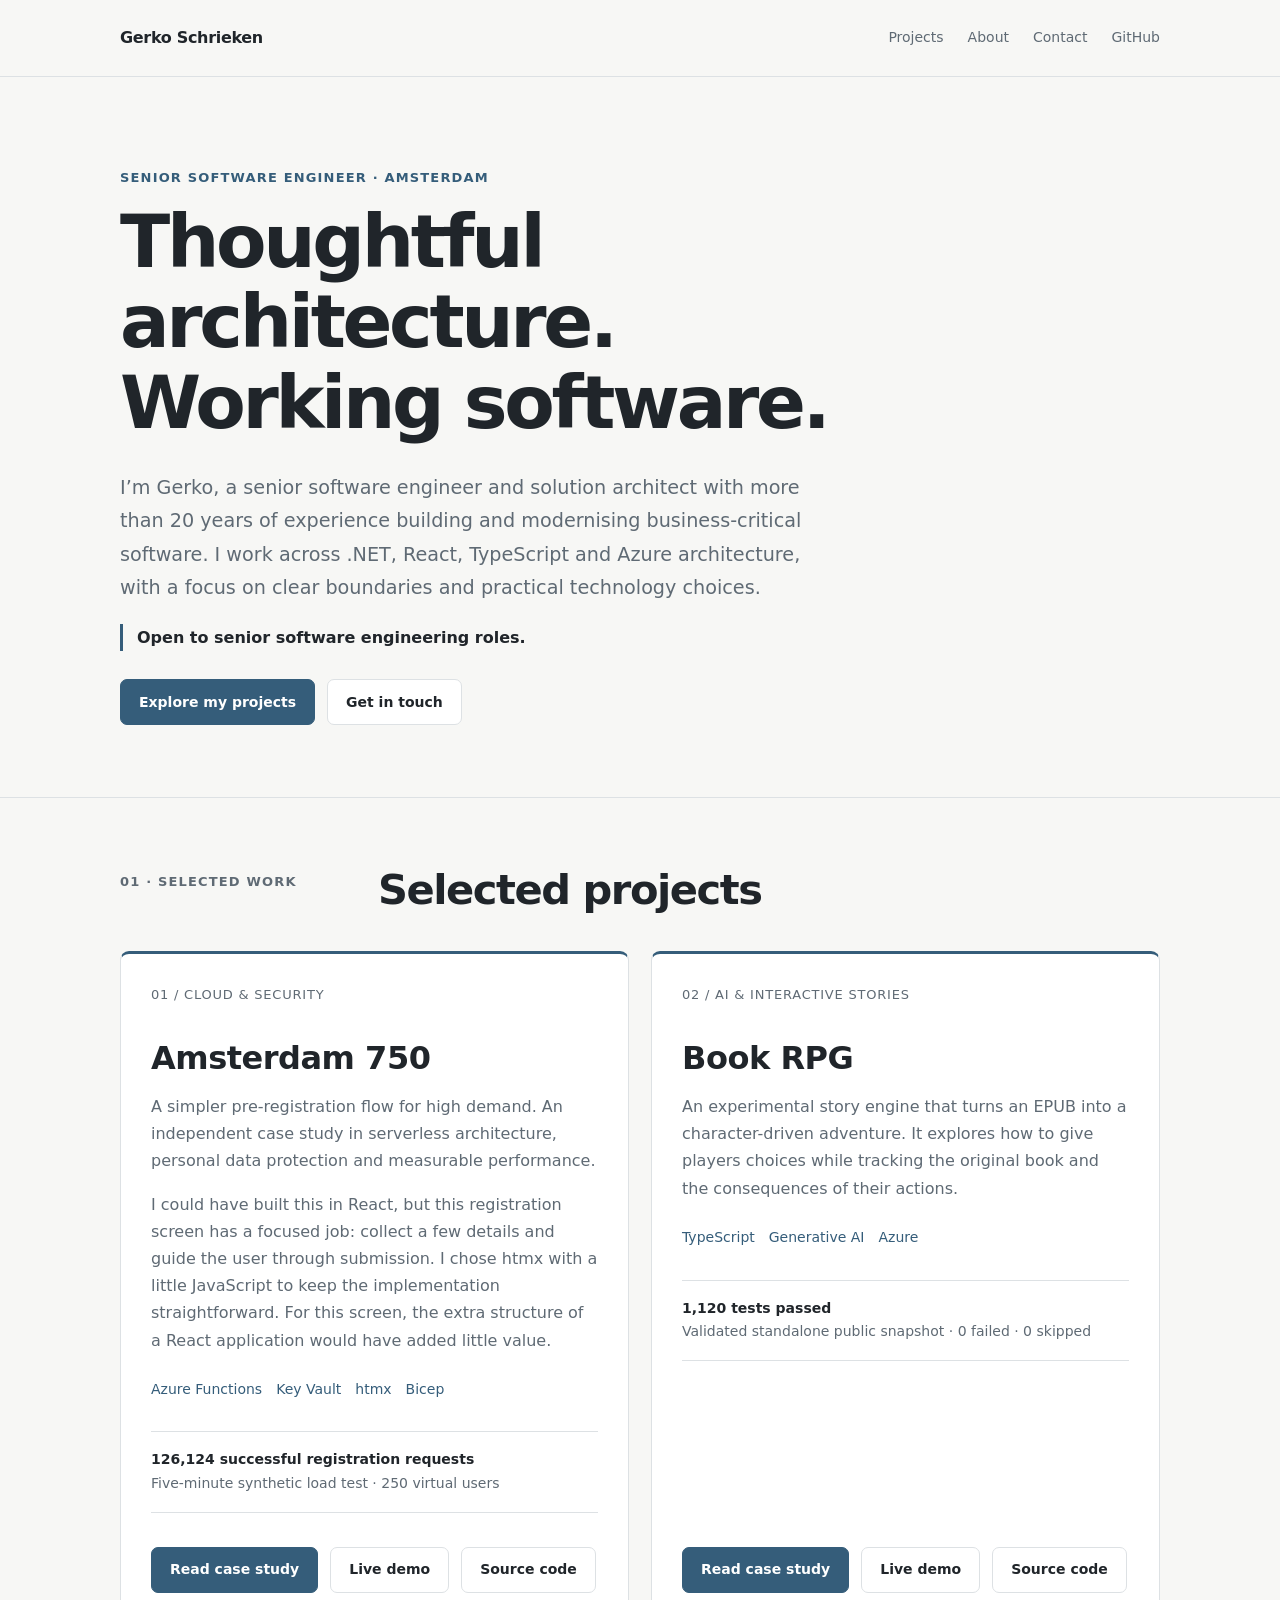
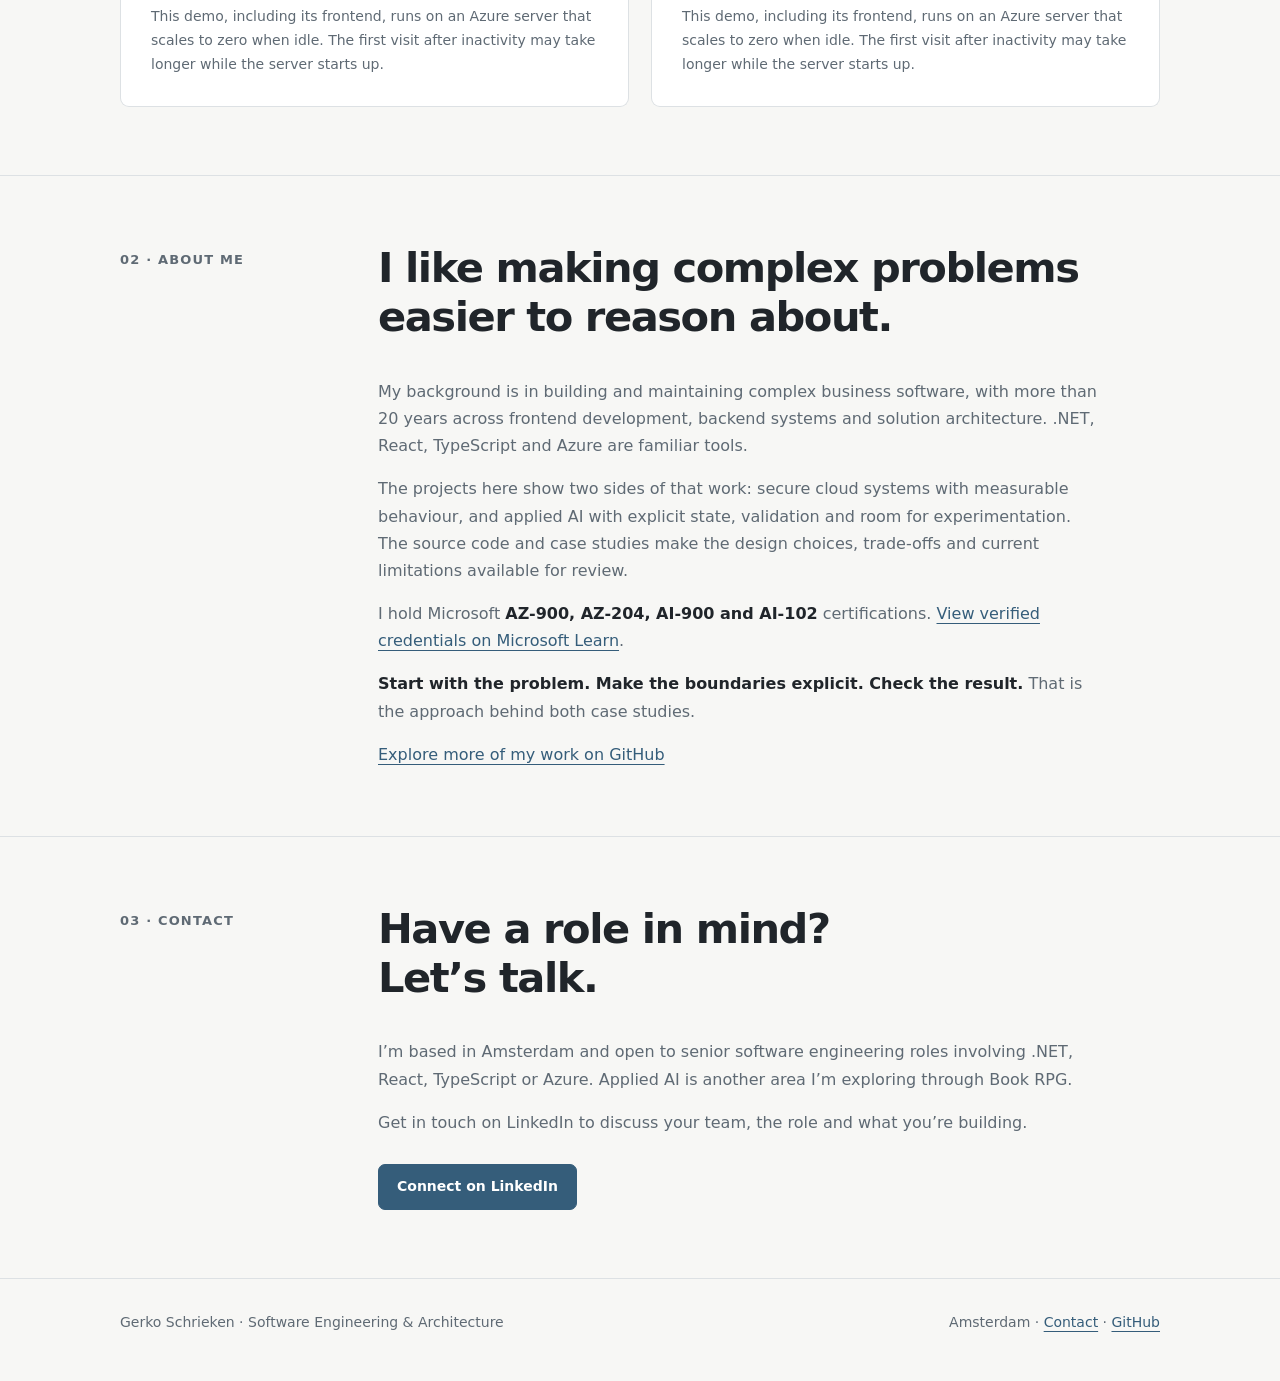
==== index.html @ d4f17322 "Fix htmx capitalization on portfolio homepage" ====
<!doctype html>
<html lang="en">
<head>
  <meta charset="utf-8">
  <meta name="viewport" content="width=device-width,initial-scale=1">
  <title>Gerko Schrieken — Senior Software Engineer | .NET, React &amp; Azure</title>
  <meta name="description" content="Senior software engineer in Amsterdam with a background in .NET, React, TypeScript and Azure. Explore my engineering projects and get in touch about a role.">
  <meta property="og:title" content="Gerko Schrieken — Senior Software Engineer">
  <meta property="og:description" content="Complex business software, practical architecture and applied AI. Explore my projects and get in touch about a senior software engineering role.">
  <meta property="og:type" content="website">
  <link rel="icon" href="./favicon.svg">
  <link rel="stylesheet" href="./styles.css">
</head>
<body>
  <a class="skip" href="#main">Skip to content</a>
  <header class="topbar">
    <div class="shell topbar-inner">
      <a class="brand" href="./">Gerko Schrieken</a>
      <nav class="nav" aria-label="Main navigation">
        <a href="./#projects">Projects</a>
        <a href="./#about">About</a>
        <a href="./#contact">Contact</a>
        <a href="https://github.com/Gozzy82">GitHub</a>
      </nav>
    </div>
  </header>
  <main id="main">
    <section class="hero shell" aria-labelledby="intro-heading">
      <p class="kicker">Senior Software Engineer · Amsterdam</p>
      <h1 id="intro-heading">Thoughtful architecture.<br>Working software.</h1>
      <p class="hero-copy">I’m Gerko, a senior software engineer and solution architect with more than 20 years of experience building and modernising business-critical software. I work across .NET, React, TypeScript and Azure architecture, with a focus on clear boundaries and practical technology choices.</p>
      <p class="availability">Open to senior software engineering roles.</p>
      <div class="actions">
        <a class="button primary" href="#projects">Explore my projects</a>
        <a class="button" href="#contact">Get in touch</a>
      </div>
    </section>

    <section id="projects" class="section" aria-labelledby="projects-heading">
      <div class="shell">
        <div class="section-head">
          <span class="label">01 · Selected work</span>
          <h2 id="projects-heading">Selected projects</h2>
        </div>
        <div class="projects">
          <article class="project" aria-labelledby="amsterdam-heading">
            <span class="number">01 / CLOUD &amp; SECURITY</span>
            <h3 id="amsterdam-heading">Amsterdam 750</h3>
            <p>A simpler pre-registration flow for high demand. An independent case study in serverless architecture, personal data protection and measurable performance.</p>
            <p>I could have built this in React, but this registration screen has a focused job: collect a few details and guide the user through submission. I chose htmx with a little JavaScript to keep the implementation straightforward. For this screen, the extra structure of a React application would have added little value.</p>
            <div class="tags"><span>Azure Functions</span><span>Key Vault</span><span>htmx</span><span>Bicep</span></div>
            <div class="evidence">
              <strong>126,124 successful registration requests</strong><br>
              Five-minute synthetic load test · 250 virtual users
            </div>
            <div class="actions">
              <a class="button primary" href="https://gozzy82.github.io/amsterdam750-public/" aria-label="Read case study: Amsterdam 750">Read case study</a>
              <a class="button" href="https://brave-cliff-04de9fb0f.7.azurestaticapps.net/preregister/" aria-label="Open live demo: Amsterdam 750" aria-describedby="amsterdam-demo-note">Live demo</a>
              <a class="button" href="https://github.com/Gozzy82/amsterdam750-code" aria-label="Source code: Amsterdam 750">Source code</a>
            </div>
            <p class="demo-note" id="amsterdam-demo-note">This demo, including its frontend, runs on an Azure server that scales to zero when idle. The first visit after inactivity may take longer while the server starts up.</p>
          </article>
          <article class="project" aria-labelledby="book-heading">
            <span class="number">02 / AI &amp; INTERACTIVE STORIES</span>
            <h3 id="book-heading">Book RPG</h3>
            <p>An experimental story engine that turns an EPUB into a character-driven adventure. It explores how to give players choices while tracking the original book and the consequences of their actions.</p>
            <div class="tags"><span>TypeScript</span><span>Generative AI</span><span>Azure</span></div>
            <div class="evidence">
              <strong>1,120 tests passed</strong><br>
              Validated standalone public snapshot · 0 failed · 0 skipped
            </div>
            <div class="actions">
              <a class="button primary" href="./book-rpg/" aria-label="Read case study: Book RPG">Read case study</a>
              <a class="button" href="https://ca-bookrpg-dev.redcliff-978f3203.westeurope.azurecontainerapps.io/" aria-label="Open live demo: Book RPG" aria-describedby="book-demo-note">Live demo</a>
              <a class="button" href="https://github.com/Gozzy82/book-rpg-public" aria-label="Source code: Book RPG">Source code</a>
            </div>
            <p class="demo-note" id="book-demo-note">This demo, including its frontend, runs on an Azure server that scales to zero when idle. The first visit after inactivity may take longer while the server starts up.</p>
          </article>
        </div>
      </div>
    </section>

    <section id="about" class="section" aria-labelledby="about-heading">
      <div class="shell">
        <div class="section-head">
          <span class="label">02 · About me</span>
          <h2 id="about-heading">I like making complex problems easier to reason about.</h2>
        </div>
        <div class="content">
          <p>My background is in building and maintaining complex business software, with more than 20 years across frontend development, backend systems and solution architecture. .NET, React, TypeScript and Azure are familiar tools.</p>
          <p>The projects here show two sides of that work: secure cloud systems with measurable behaviour, and applied AI with explicit state, validation and room for experimentation. The source code and case studies make the design choices, trade-offs and current limitations available for review.</p>
          <p>I hold Microsoft <strong>AZ-900, AZ-204, AI-900 and AI-102</strong> certifications. <a href="https://learn.microsoft.com/nl-nl/users/gerkoschrieken-1928/credentials?tab=credentials-tab">View verified credentials on Microsoft Learn</a>.</p>
          <p><strong>Start with the problem. Make the boundaries explicit. Check the result.</strong> That is the approach behind both case studies.</p>
          <p><a href="https://github.com/Gozzy82">Explore more of my work on GitHub</a></p>
        </div>
      </div>
    </section>

    <section id="contact" class="section" aria-labelledby="contact-heading">
      <div class="shell">
        <div class="section-head">
          <span class="label">03 · Contact</span>
          <h2 id="contact-heading">Have a role in mind?<br>Let’s talk.</h2>
        </div>
        <div class="content">
          <p>I’m based in Amsterdam and open to senior software engineering roles involving .NET, React, TypeScript or Azure. Applied AI is another area I’m exploring through Book RPG.</p>
          <p>Get in touch on LinkedIn to discuss your team, the role and what you’re building.</p>
          <div class="actions">
            <a class="button primary" href="https://nl.linkedin.com/in/gerko-schrieken-b1853246">Connect on LinkedIn</a>
          </div>
        </div>
      </div>
    </section>
  </main>
  <footer class="footer">
    <div class="shell footer-inner">
      <span>Gerko Schrieken · Software Engineering &amp; Architecture</span>
      <span>Amsterdam · <a href="#contact">Contact</a> · <a href="https://github.com/Gozzy82">GitHub</a></span>
    </div>
  </footer>
</body>
</html>
---- styles.css ----
:root{--bg:#f7f7f5;--surface:#fff;--text:#20252a;--muted:#5f6a74;--line:#dde1e4;--accent:#355d7a;--soft:#edf3f7}*{box-sizing:border-box}html{scroll-behavior:smooth;scroll-padding-top:100px}body{margin:0;background:var(--bg);color:var(--text);font:16px/1.7 Inter,ui-sans-serif,system-ui,-apple-system,"Segoe UI",sans-serif}a{color:var(--accent);text-underline-offset:4px}a:hover{text-decoration-thickness:2px}a:focus-visible{outline:3px solid var(--accent);outline-offset:5px}.shell{width:min(1040px,calc(100% - 40px));margin:auto}.topbar{border-bottom:1px solid var(--line);background:var(--bg)}.topbar-inner{min-height:76px;display:flex;justify-content:space-between;align-items:center;gap:24px}.brand{font-weight:650;color:var(--text);text-decoration:none;letter-spacing:-.02em}.nav{display:flex;gap:24px;flex-wrap:wrap}.nav a{font-size:.875rem;color:var(--muted);text-decoration:none}.nav a[aria-current]{color:var(--accent);text-decoration:underline}.hero{padding:90px 0 72px}.kicker,.label{font-size:.8125rem;font-weight:650;letter-spacing:.09em;text-transform:uppercase;color:var(--accent)}h1,h2,h3,p{margin-top:0}h1{font-size:clamp(2.7rem,6.1vw,4.6rem);line-height:1.09;letter-spacing:-.045em;font-weight:650;max-width:890px;margin-bottom:28px}h2{font-size:clamp(1.8rem,3.5vw,2.6rem);line-height:1.17;letter-spacing:-.035em;font-weight:620}h3{font-size:1.2rem;line-height:1.4;letter-spacing:-.015em}.hero-copy{font-size:1.2rem;line-height:1.75;color:var(--muted);max-width:720px}.actions{display:flex;gap:12px;flex-wrap:wrap;margin-top:28px}.button{display:inline-flex;align-items:center;min-height:46px;padding:8px 18px;border:1px solid var(--line);border-radius:7px;background:white;text-decoration:none;color:var(--text);font-size:.875rem;font-weight:600}.primary{background:var(--accent);border-color:var(--accent);color:white}.button:hover{border-color:var(--accent)}.section{border-top:1px solid var(--line);padding:68px 0}.section-head{display:grid;grid-template-columns:210px 1fr;gap:48px;margin-bottom:36px}.section-head h2{margin:0}.section-head .label{color:var(--muted);padding-top:5px}.projects{display:grid;grid-template-columns:1fr 1fr;gap:22px}.project{background:var(--surface);border:1px solid var(--line);border-radius:9px;padding:30px;display:flex;flex-direction:column;border-top:3px solid var(--accent)}.project .number{font-size:.8125rem;letter-spacing:.06em;color:var(--muted);margin-bottom:30px}.project h3{font-size:2rem;margin-bottom:12px}.project p{color:var(--muted)}.project .actions{margin-top:auto;padding-top:12px}.tags{display:flex;gap:8px 14px;flex-wrap:wrap;margin:8px 0 26px;font-size:.875rem;color:var(--accent)}.evidence{border-block:1px solid var(--line);padding:16px 0;margin:4px 0 22px;font-size:.875rem;color:var(--muted)}.evidence strong{color:var(--text)}.content{max-width:720px;margin-left:258px;color:var(--muted)}.content strong{color:var(--text)}.content p:last-child{margin-bottom:0}.grid{display:grid;grid-template-columns:1fr 1fr;gap:18px}.card{border:1px solid var(--line);border-radius:8px;background:white;padding:26px}.card p{color:var(--muted);margin-bottom:0}.strip{background:white;border-top:1px solid var(--line)}.strip-inner{display:grid;grid-template-columns:repeat(3,1fr)}.strip-inner div{padding:24px}.strip-inner div:first-child{padding-left:0}.strip-inner div+div{border-left:1px solid var(--line)}.strip strong{display:block;font-size:1.15rem}.strip span{font-size:.875rem;color:var(--muted)}.note{background:var(--soft);border-left:3px solid var(--accent);padding:20px 24px;color:var(--muted);margin-top:26px}.process{list-style:none;padding:0;margin:0;display:grid;grid-template-columns:repeat(3,1fr);gap:18px;counter-reset:step}.process li{padding:24px;background:white;border:1px solid var(--line);border-radius:8px;counter-increment:step}.process li:before{content:'0' counter(step);color:var(--accent);font-size:.875rem;display:block;margin-bottom:25px}.process p{color:var(--muted);margin:0}.footer{border-top:1px solid var(--line);padding:32px 0 46px;color:var(--muted);font-size:.875rem}.footer-inner{display:flex;justify-content:space-between;gap:20px;flex-wrap:wrap}.skip{position:absolute;left:20px;top:-100px;padding:10px;background:white;z-index:20}.skip:focus{top:10px}code{font-size:.9em;overflow-wrap:anywhere}@media(max-width:720px){.topbar-inner{align-items:flex-start;padding-block:20px;flex-direction:column;gap:10px}.nav{gap:18px}.hero{padding:54px 0}.section{padding:48px 0}.section-head{grid-template-columns:1fr;gap:12px}.content{margin-left:0}.projects,.grid,.process{grid-template-columns:1fr}.project{padding:24px}.strip-inner{grid-template-columns:1fr}.strip-inner div,.strip-inner div:first-child{padding:18px 0}.strip-inner div+div{border-left:0;border-top:1px solid var(--line)}}@media(prefers-reduced-motion:reduce){html{scroll-behavior:auto}}

/* Keep the availability note visible without introducing a new visual theme. */
.availability {
  border-left: 3px solid var(--accent);
  padding-left: 14px;
  color: var(--text);
  font-weight: 600;
  max-width: 720px;
}

.demo-note {
  margin: 12px 0 0;
  max-width: 720px;
  color: var(--muted);
  font-size: .875rem;
}
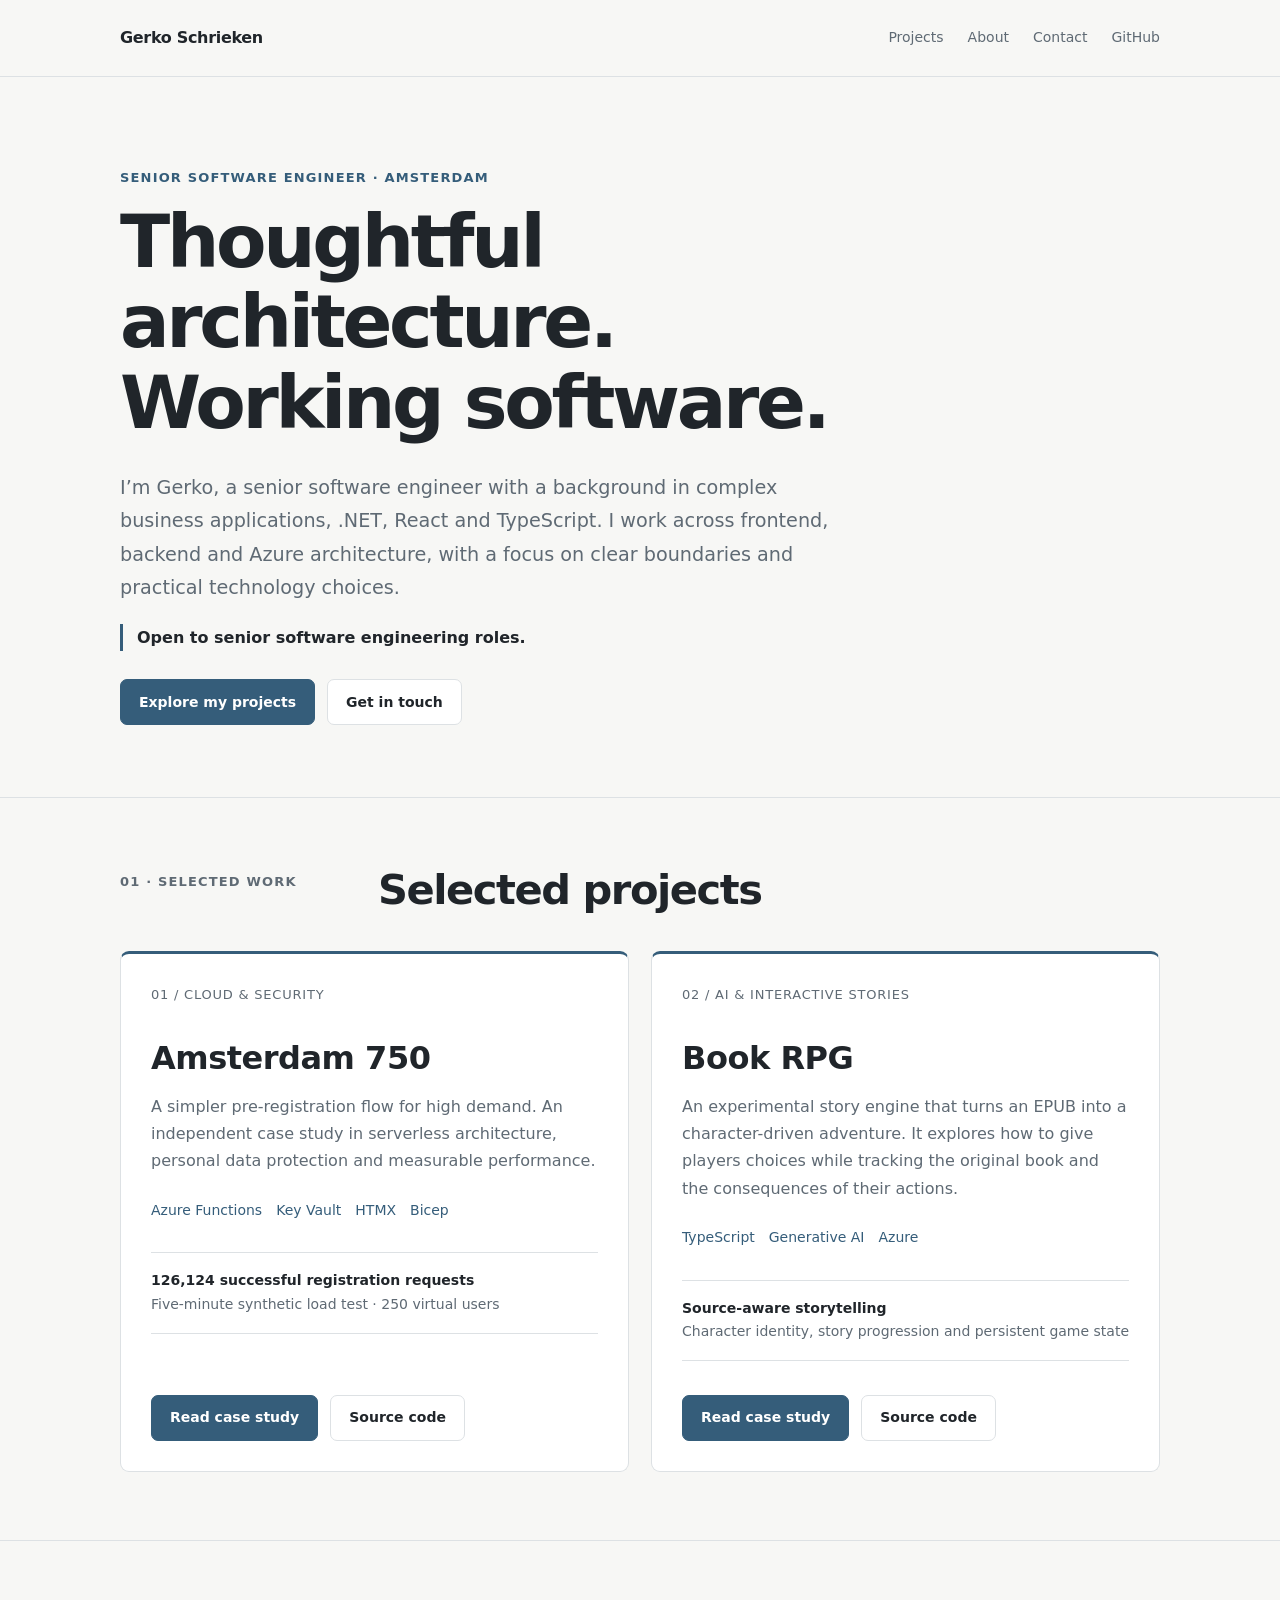
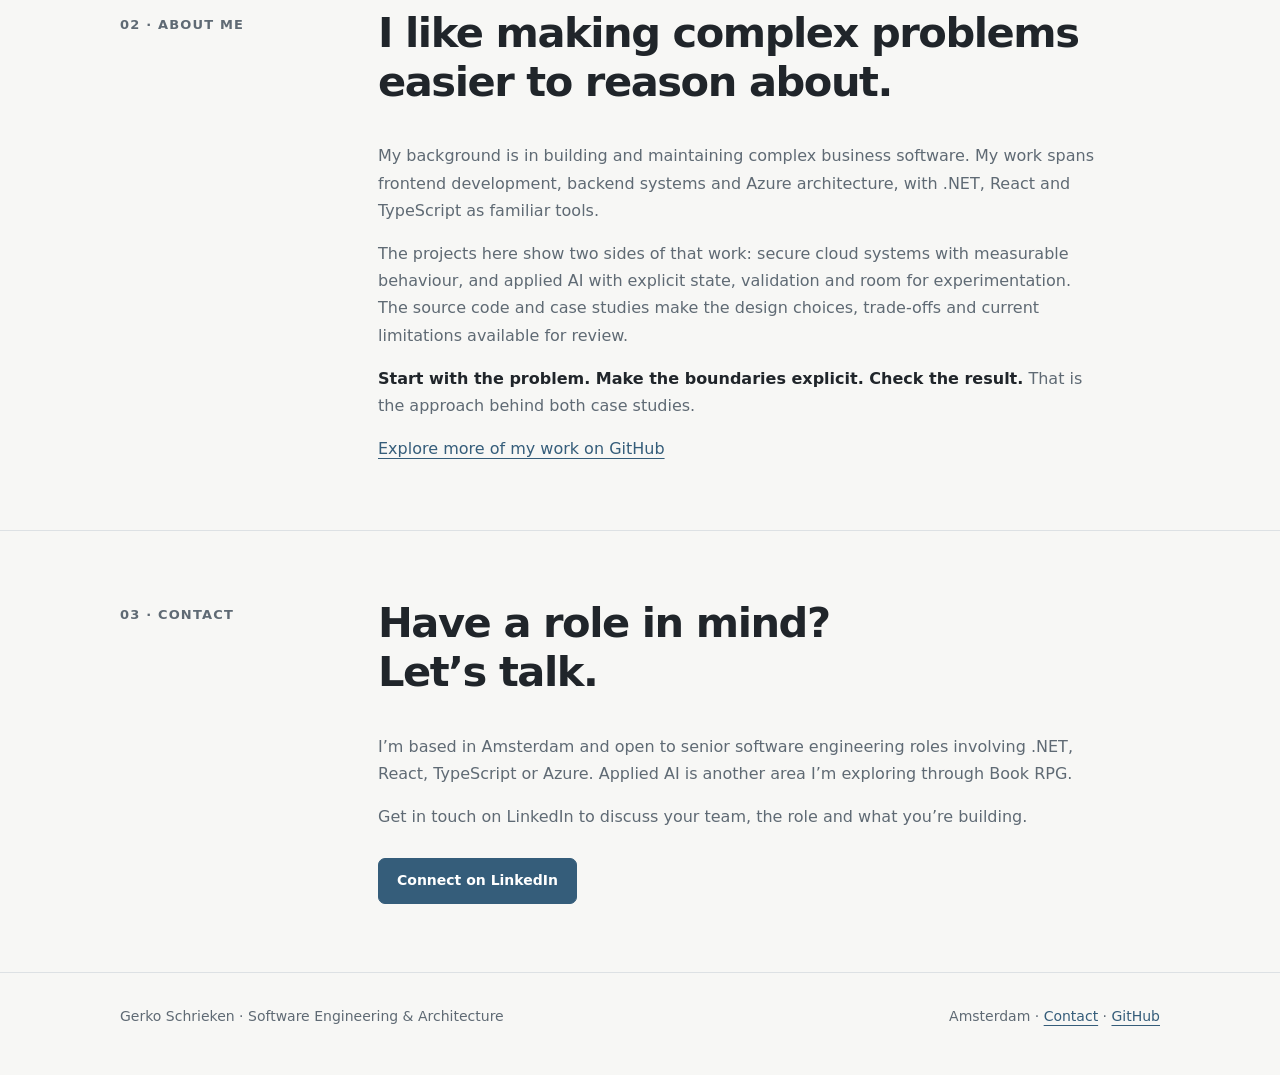
==== commit 8d8b3a3d: "search ipv anchor" ====
--- a/index.html
+++ b/index.html
@@ -10,6 +10,10 @@
   <meta property="og:type" content="website">
   <link rel="icon" href="./favicon.svg">
   <link rel="stylesheet" href="./styles.css">
+  <script>
+    // linkedin geeft anchor niet door dus dan maar met search
+    if(location.search) location.hash = location.search.substring(1);
+  </script>
 </head>
 <body>
   <a class="skip" href="#main">Skip to content</a>
@@ -28,7 +32,7 @@
     <section class="hero shell" aria-labelledby="intro-heading">
       <p class="kicker">Senior Software Engineer · Amsterdam</p>
       <h1 id="intro-heading">Thoughtful architecture.<br>Working software.</h1>
-      <p class="hero-copy">I’m Gerko, a senior software engineer and solution architect with more than 20 years of experience building and modernising business-critical software. I work across .NET, React, TypeScript and Azure architecture, with a focus on clear boundaries and practical technology choices.</p>
+      <p class="hero-copy">I’m Gerko, a senior software engineer with a background in complex business applications, .NET, React and TypeScript. I work across frontend, backend and Azure architecture, with a focus on clear boundaries and practical technology choices.</p>
       <p class="availability">Open to senior software engineering roles.</p>
       <div class="actions">
         <a class="button primary" href="#projects">Explore my projects</a>
@@ -47,18 +51,15 @@
             <span class="number">01 / CLOUD &amp; SECURITY</span>
             <h3 id="amsterdam-heading">Amsterdam 750</h3>
             <p>A simpler pre-registration flow for high demand. An independent case study in serverless architecture, personal data protection and measurable performance.</p>
-            <p>I could have built this in React, but this registration screen has a focused job: collect a few details and guide the user through submission. I chose htmx with a little JavaScript to keep the implementation straightforward. For this screen, the extra structure of a React application would have added little value.</p>
-            <div class="tags"><span>Azure Functions</span><span>Key Vault</span><span>htmx</span><span>Bicep</span></div>
+            <div class="tags"><span>Azure Functions</span><span>Key Vault</span><span>HTMX</span><span>Bicep</span></div>
             <div class="evidence">
               <strong>126,124 successful registration requests</strong><br>
               Five-minute synthetic load test · 250 virtual users
             </div>
             <div class="actions">
               <a class="button primary" href="https://gozzy82.github.io/amsterdam750-public/" aria-label="Read case study: Amsterdam 750">Read case study</a>
-              <a class="button" href="https://brave-cliff-04de9fb0f.7.azurestaticapps.net/preregister/" aria-label="Open live demo: Amsterdam 750" aria-describedby="amsterdam-demo-note">Live demo</a>
               <a class="button" href="https://github.com/Gozzy82/amsterdam750-code" aria-label="Source code: Amsterdam 750">Source code</a>
             </div>
-            <p class="demo-note" id="amsterdam-demo-note">This demo, including its frontend, runs on an Azure server that scales to zero when idle. The first visit after inactivity may take longer while the server starts up.</p>
           </article>
           <article class="project" aria-labelledby="book-heading">
             <span class="number">02 / AI &amp; INTERACTIVE STORIES</span>
@@ -66,15 +67,13 @@
             <p>An experimental story engine that turns an EPUB into a character-driven adventure. It explores how to give players choices while tracking the original book and the consequences of their actions.</p>
             <div class="tags"><span>TypeScript</span><span>Generative AI</span><span>Azure</span></div>
             <div class="evidence">
-              <strong>1,120 tests passed</strong><br>
-              Validated standalone public snapshot · 0 failed · 0 skipped
+              <strong>Source-aware storytelling</strong><br>
+              Character identity, story progression and persistent game state
             </div>
             <div class="actions">
               <a class="button primary" href="./book-rpg/" aria-label="Read case study: Book RPG">Read case study</a>
-              <a class="button" href="https://ca-bookrpg-dev.redcliff-978f3203.westeurope.azurecontainerapps.io/" aria-label="Open live demo: Book RPG" aria-describedby="book-demo-note">Live demo</a>
               <a class="button" href="https://github.com/Gozzy82/book-rpg-public" aria-label="Source code: Book RPG">Source code</a>
             </div>
-            <p class="demo-note" id="book-demo-note">This demo, including its frontend, runs on an Azure server that scales to zero when idle. The first visit after inactivity may take longer while the server starts up.</p>
           </article>
         </div>
       </div>
@@ -87,9 +86,8 @@
           <h2 id="about-heading">I like making complex problems easier to reason about.</h2>
         </div>
         <div class="content">
-          <p>My background is in building and maintaining complex business software, with more than 20 years across frontend development, backend systems and solution architecture. .NET, React, TypeScript and Azure are familiar tools.</p>
+          <p>My background is in building and maintaining complex business software. My work spans frontend development, backend systems and Azure architecture, with .NET, React and TypeScript as familiar tools.</p>
           <p>The projects here show two sides of that work: secure cloud systems with measurable behaviour, and applied AI with explicit state, validation and room for experimentation. The source code and case studies make the design choices, trade-offs and current limitations available for review.</p>
-          <p>I hold Microsoft <strong>AZ-900, AZ-204, AI-900 and AI-102</strong> certifications. <a href="https://learn.microsoft.com/nl-nl/users/gerkoschrieken-1928/credentials?tab=credentials-tab">View verified credentials on Microsoft Learn</a>.</p>
           <p><strong>Start with the problem. Make the boundaries explicit. Check the result.</strong> That is the approach behind both case studies.</p>
           <p><a href="https://github.com/Gozzy82">Explore more of my work on GitHub</a></p>
         </div>
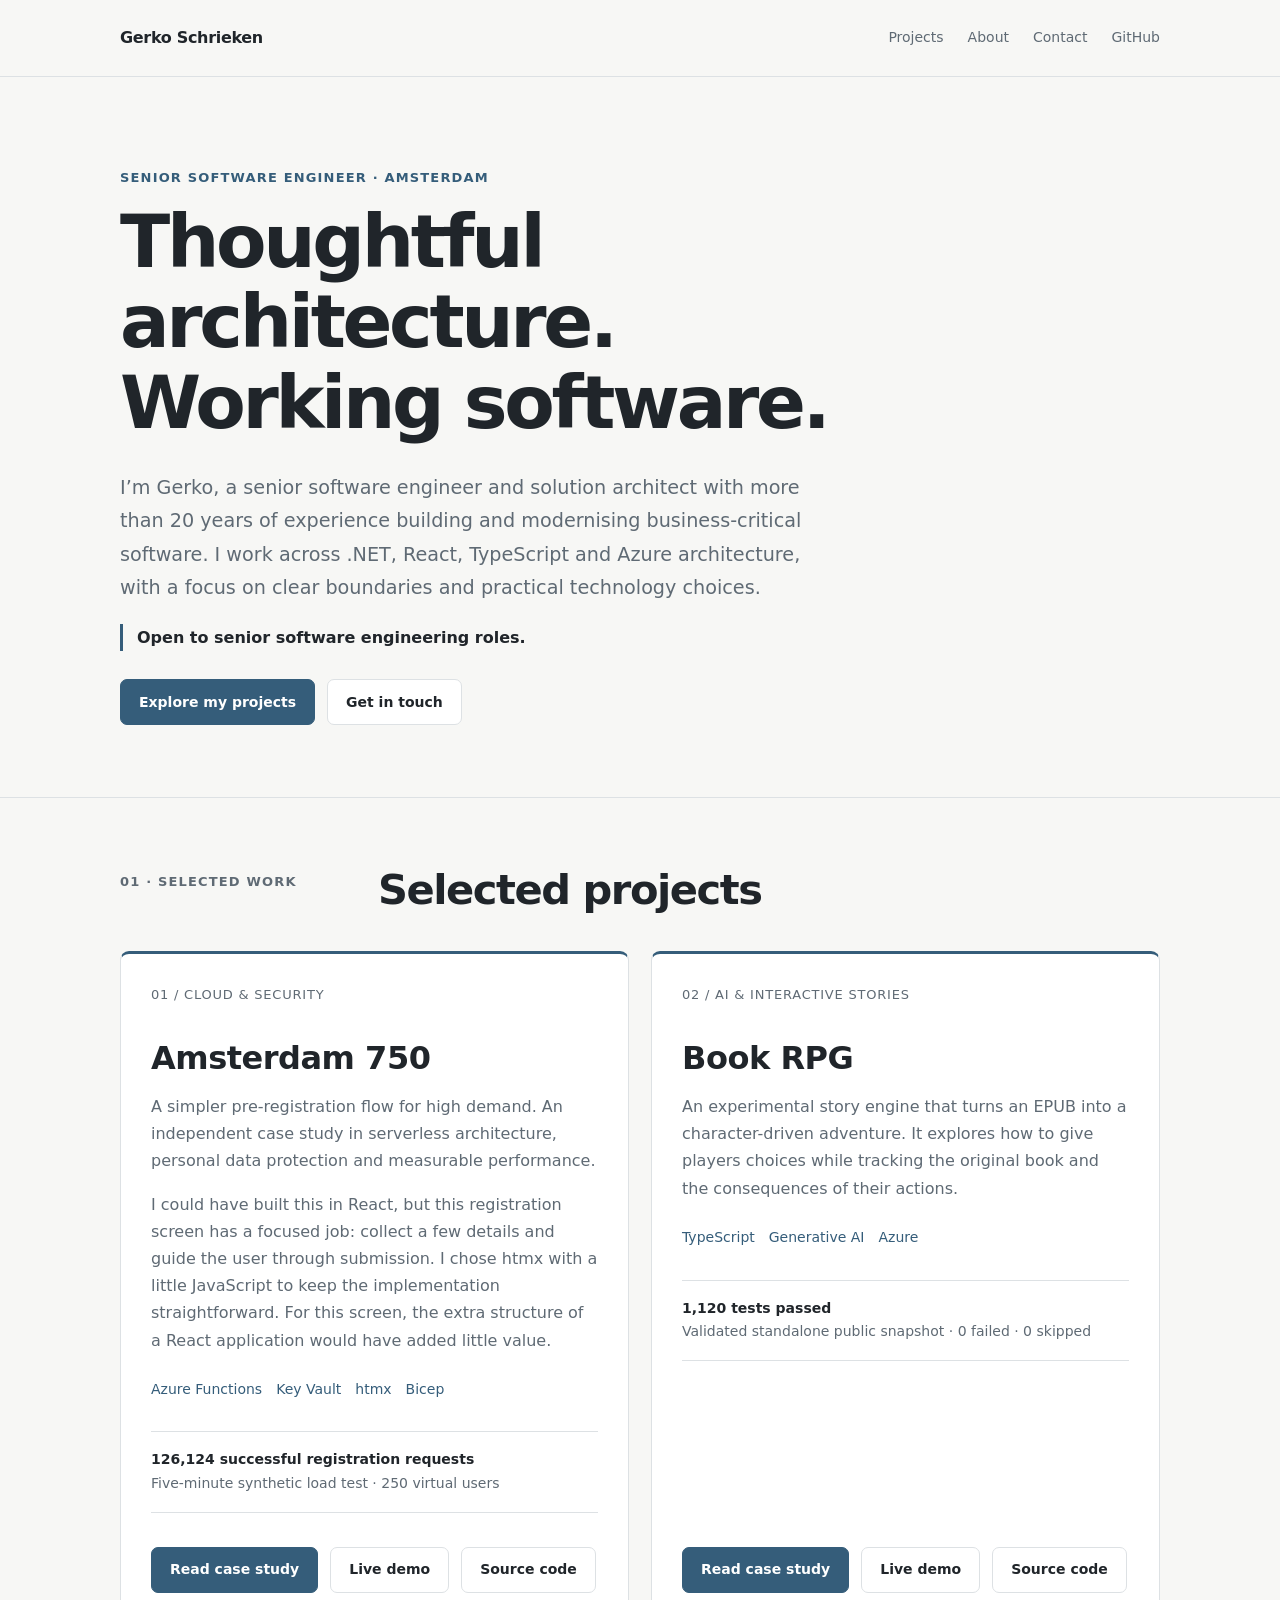
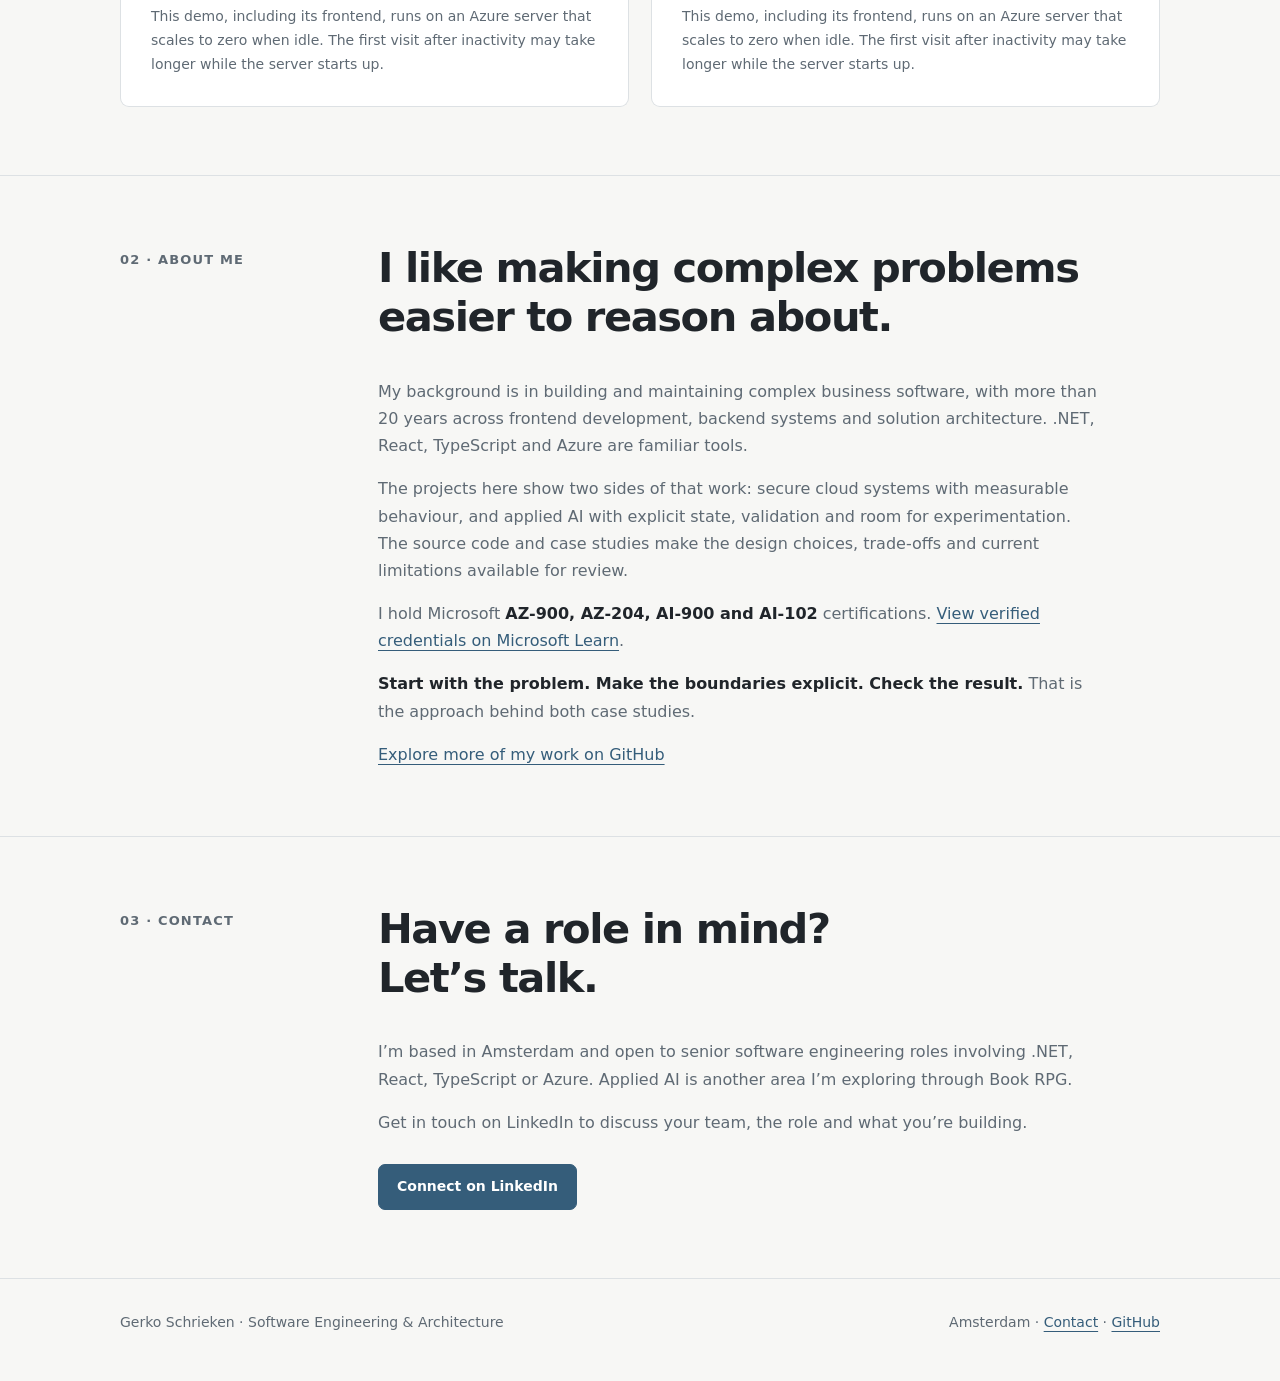
==== commit 81646a7c: "search ipv anchor" ====
--- a/index.html
+++ b/index.html
@@ -11,9 +11,10 @@
   <link rel="icon" href="./favicon.svg">
   <link rel="stylesheet" href="./styles.css">
   <script>
-    // linkedin geeft anchor niet door dus dan maar met search
+    // linkedin geeft anker niet door dan maar search
     if(location.search) location.hash = location.search.substring(1);
   </script>
+
 </head>
 <body>
   <a class="skip" href="#main">Skip to content</a>
@@ -32,7 +33,7 @@
     <section class="hero shell" aria-labelledby="intro-heading">
       <p class="kicker">Senior Software Engineer · Amsterdam</p>
       <h1 id="intro-heading">Thoughtful architecture.<br>Working software.</h1>
-      <p class="hero-copy">I’m Gerko, a senior software engineer with a background in complex business applications, .NET, React and TypeScript. I work across frontend, backend and Azure architecture, with a focus on clear boundaries and practical technology choices.</p>
+      <p class="hero-copy">I’m Gerko, a senior software engineer and solution architect with more than 20 years of experience building and modernising business-critical software. I work across .NET, React, TypeScript and Azure architecture, with a focus on clear boundaries and practical technology choices.</p>
       <p class="availability">Open to senior software engineering roles.</p>
       <div class="actions">
         <a class="button primary" href="#projects">Explore my projects</a>
@@ -51,15 +52,18 @@
             <span class="number">01 / CLOUD &amp; SECURITY</span>
             <h3 id="amsterdam-heading">Amsterdam 750</h3>
             <p>A simpler pre-registration flow for high demand. An independent case study in serverless architecture, personal data protection and measurable performance.</p>
-            <div class="tags"><span>Azure Functions</span><span>Key Vault</span><span>HTMX</span><span>Bicep</span></div>
+            <p>I could have built this in React, but this registration screen has a focused job: collect a few details and guide the user through submission. I chose htmx with a little JavaScript to keep the implementation straightforward. For this screen, the extra structure of a React application would have added little value.</p>
+            <div class="tags"><span>Azure Functions</span><span>Key Vault</span><span>htmx</span><span>Bicep</span></div>
             <div class="evidence">
               <strong>126,124 successful registration requests</strong><br>
               Five-minute synthetic load test · 250 virtual users
             </div>
             <div class="actions">
               <a class="button primary" href="https://gozzy82.github.io/amsterdam750-public/" aria-label="Read case study: Amsterdam 750">Read case study</a>
+              <a class="button" href="https://brave-cliff-04de9fb0f.7.azurestaticapps.net/preregister/" aria-label="Open live demo: Amsterdam 750" aria-describedby="amsterdam-demo-note">Live demo</a>
               <a class="button" href="https://github.com/Gozzy82/amsterdam750-code" aria-label="Source code: Amsterdam 750">Source code</a>
             </div>
+            <p class="demo-note" id="amsterdam-demo-note">This demo, including its frontend, runs on an Azure server that scales to zero when idle. The first visit after inactivity may take longer while the server starts up.</p>
           </article>
           <article class="project" aria-labelledby="book-heading">
             <span class="number">02 / AI &amp; INTERACTIVE STORIES</span>
@@ -67,13 +71,15 @@
             <p>An experimental story engine that turns an EPUB into a character-driven adventure. It explores how to give players choices while tracking the original book and the consequences of their actions.</p>
             <div class="tags"><span>TypeScript</span><span>Generative AI</span><span>Azure</span></div>
             <div class="evidence">
-              <strong>Source-aware storytelling</strong><br>
-              Character identity, story progression and persistent game state
+              <strong>1,120 tests passed</strong><br>
+              Validated standalone public snapshot · 0 failed · 0 skipped
             </div>
             <div class="actions">
               <a class="button primary" href="./book-rpg/" aria-label="Read case study: Book RPG">Read case study</a>
+              <a class="button" href="https://ca-bookrpg-dev.redcliff-978f3203.westeurope.azurecontainerapps.io/" aria-label="Open live demo: Book RPG" aria-describedby="book-demo-note">Live demo</a>
               <a class="button" href="https://github.com/Gozzy82/book-rpg-public" aria-label="Source code: Book RPG">Source code</a>
             </div>
+            <p class="demo-note" id="book-demo-note">This demo, including its frontend, runs on an Azure server that scales to zero when idle. The first visit after inactivity may take longer while the server starts up.</p>
           </article>
         </div>
       </div>
@@ -86,8 +92,9 @@
           <h2 id="about-heading">I like making complex problems easier to reason about.</h2>
         </div>
         <div class="content">
-          <p>My background is in building and maintaining complex business software. My work spans frontend development, backend systems and Azure architecture, with .NET, React and TypeScript as familiar tools.</p>
+          <p>My background is in building and maintaining complex business software, with more than 20 years across frontend development, backend systems and solution architecture. .NET, React, TypeScript and Azure are familiar tools.</p>
           <p>The projects here show two sides of that work: secure cloud systems with measurable behaviour, and applied AI with explicit state, validation and room for experimentation. The source code and case studies make the design choices, trade-offs and current limitations available for review.</p>
+          <p>I hold Microsoft <strong>AZ-900, AZ-204, AI-900 and AI-102</strong> certifications. <a href="https://learn.microsoft.com/nl-nl/users/gerkoschrieken-1928/credentials?tab=credentials-tab">View verified credentials on Microsoft Learn</a>.</p>
           <p><strong>Start with the problem. Make the boundaries explicit. Check the result.</strong> That is the approach behind both case studies.</p>
           <p><a href="https://github.com/Gozzy82">Explore more of my work on GitHub</a></p>
         </div>
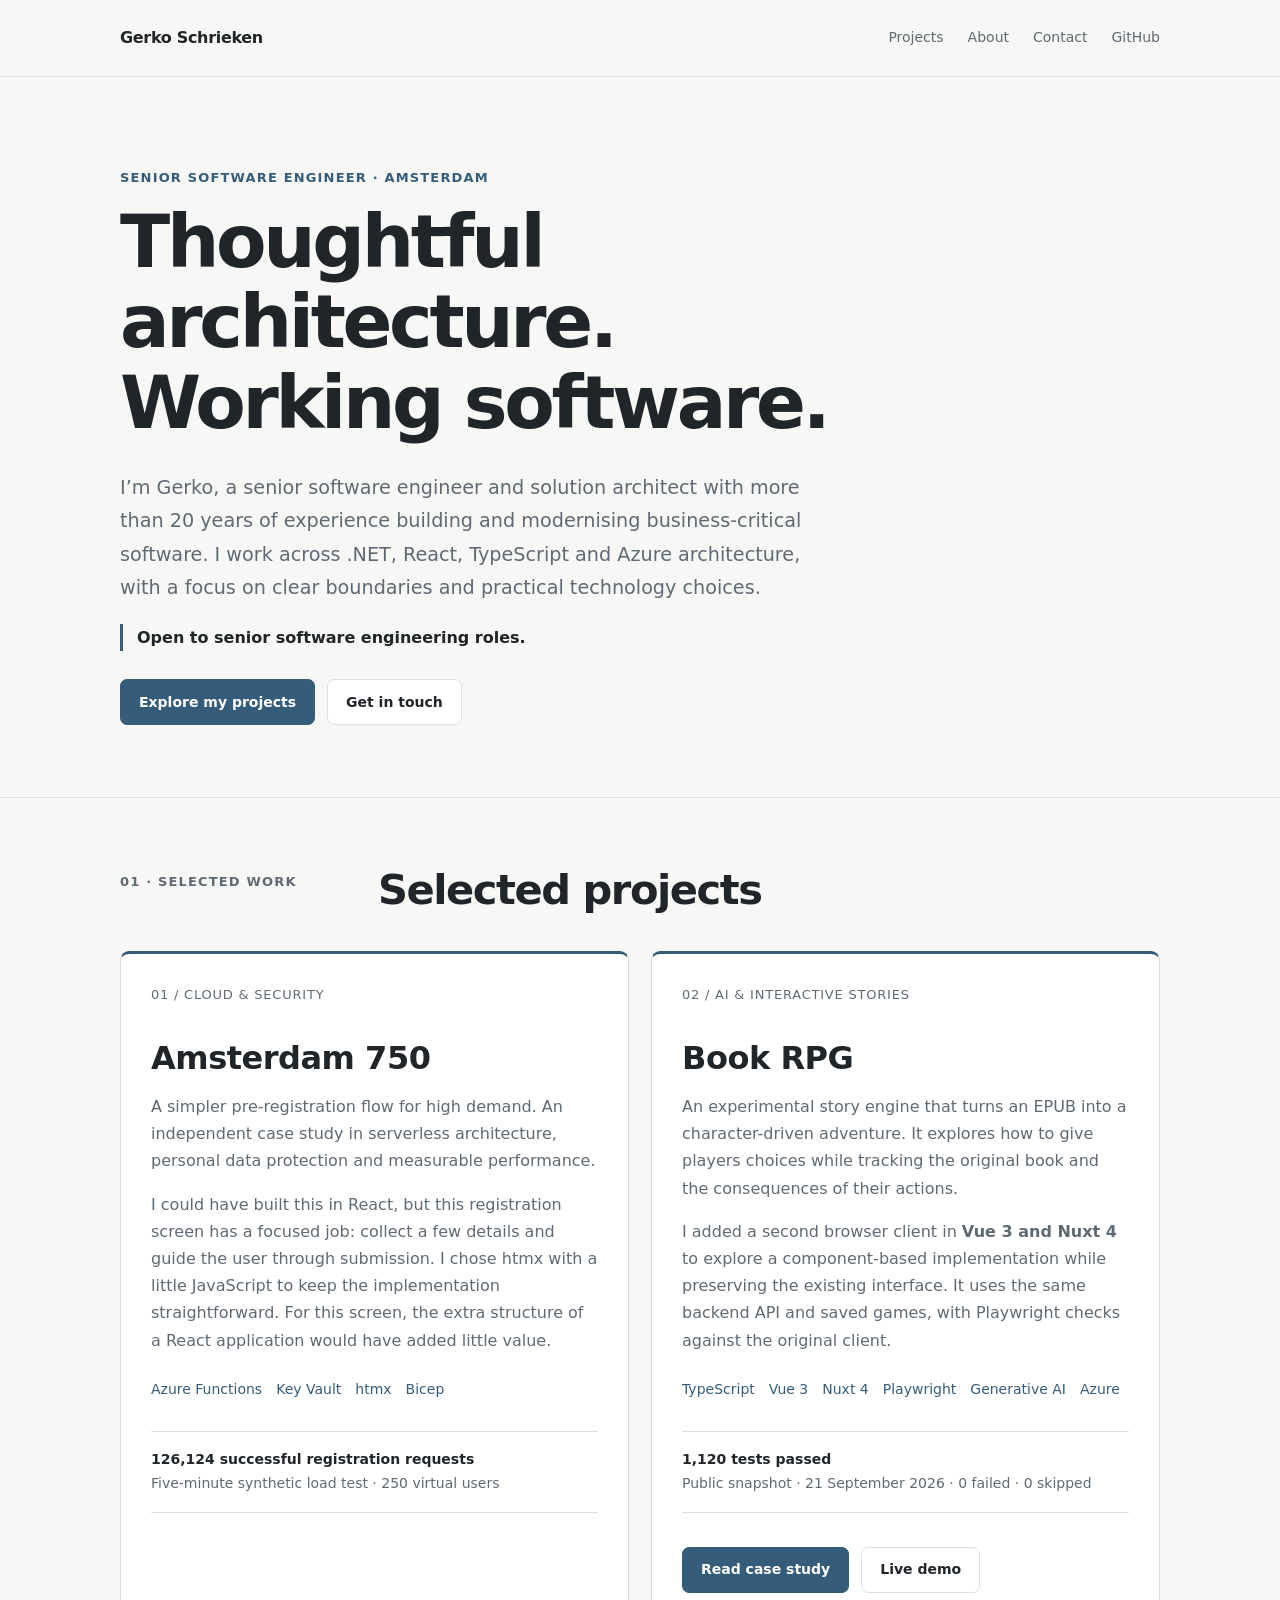
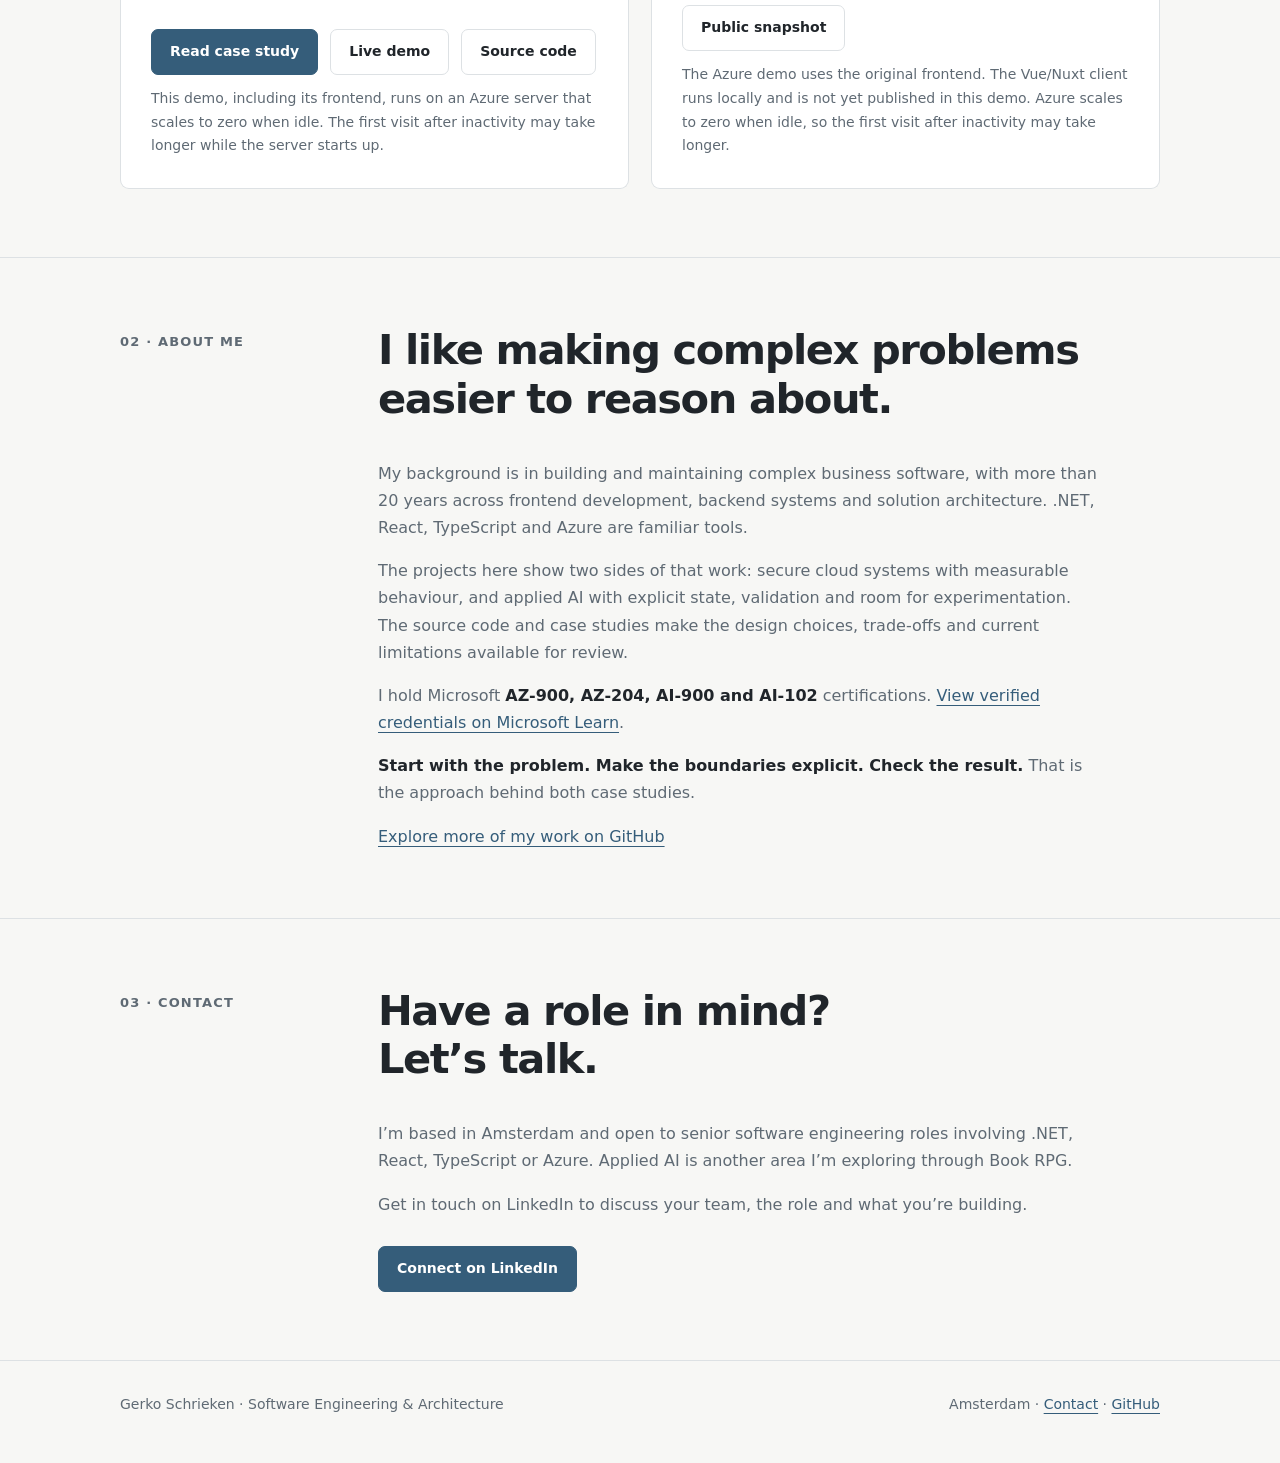
==== commit 00ef3fc8: "Document BookRPG Vue/Nuxt client and separate validation results" ====
--- a/index.html
+++ b/index.html
@@ -10,9 +10,9 @@
   <meta property="og:type" content="website">
   <link rel="icon" href="./favicon.svg">
   <link rel="stylesheet" href="./styles.css">
-  <script>
+  <script type="module">
     // linkedin geeft anker niet door dan maar search
-    if(location.search) location.hash = location.search.substring(1);
+    if(location.search) document.getElementById(location.search.substring(1))?.scrollIntoView();
   </script>
 
 </head>
@@ -69,17 +69,18 @@
             <span class="number">02 / AI &amp; INTERACTIVE STORIES</span>
             <h3 id="book-heading">Book RPG</h3>
             <p>An experimental story engine that turns an EPUB into a character-driven adventure. It explores how to give players choices while tracking the original book and the consequences of their actions.</p>
-            <div class="tags"><span>TypeScript</span><span>Generative AI</span><span>Azure</span></div>
+            <p>I added a second browser client in <strong>Vue 3 and Nuxt 4</strong> to explore a component-based implementation while preserving the existing interface. It uses the same backend API and saved games, with Playwright checks against the original client.</p>
+            <div class="tags"><span>TypeScript</span><span>Vue 3</span><span>Nuxt 4</span><span>Playwright</span><span>Generative AI</span><span>Azure</span></div>
             <div class="evidence">
               <strong>1,120 tests passed</strong><br>
-              Validated standalone public snapshot · 0 failed · 0 skipped
+              Public snapshot · 21 September 2026 · 0 failed · 0 skipped
             </div>
             <div class="actions">
               <a class="button primary" href="./book-rpg/" aria-label="Read case study: Book RPG">Read case study</a>
               <a class="button" href="https://ca-bookrpg-dev.redcliff-978f3203.westeurope.azurecontainerapps.io/" aria-label="Open live demo: Book RPG" aria-describedby="book-demo-note">Live demo</a>
-              <a class="button" href="https://github.com/Gozzy82/book-rpg-public" aria-label="Source code: Book RPG">Source code</a>
+              <a class="button" href="https://github.com/Gozzy82/book-rpg-public" aria-label="Public source snapshot: Book RPG, 21 September 2026">Public snapshot</a>
             </div>
-            <p class="demo-note" id="book-demo-note">This demo, including its frontend, runs on an Azure server that scales to zero when idle. The first visit after inactivity may take longer while the server starts up.</p>
+            <p class="demo-note" id="book-demo-note">The Azure demo uses the original frontend. The Vue/Nuxt client runs locally and is not yet published in this demo. Azure scales to zero when idle, so the first visit after inactivity may take longer.</p>
           </article>
         </div>
       </div>
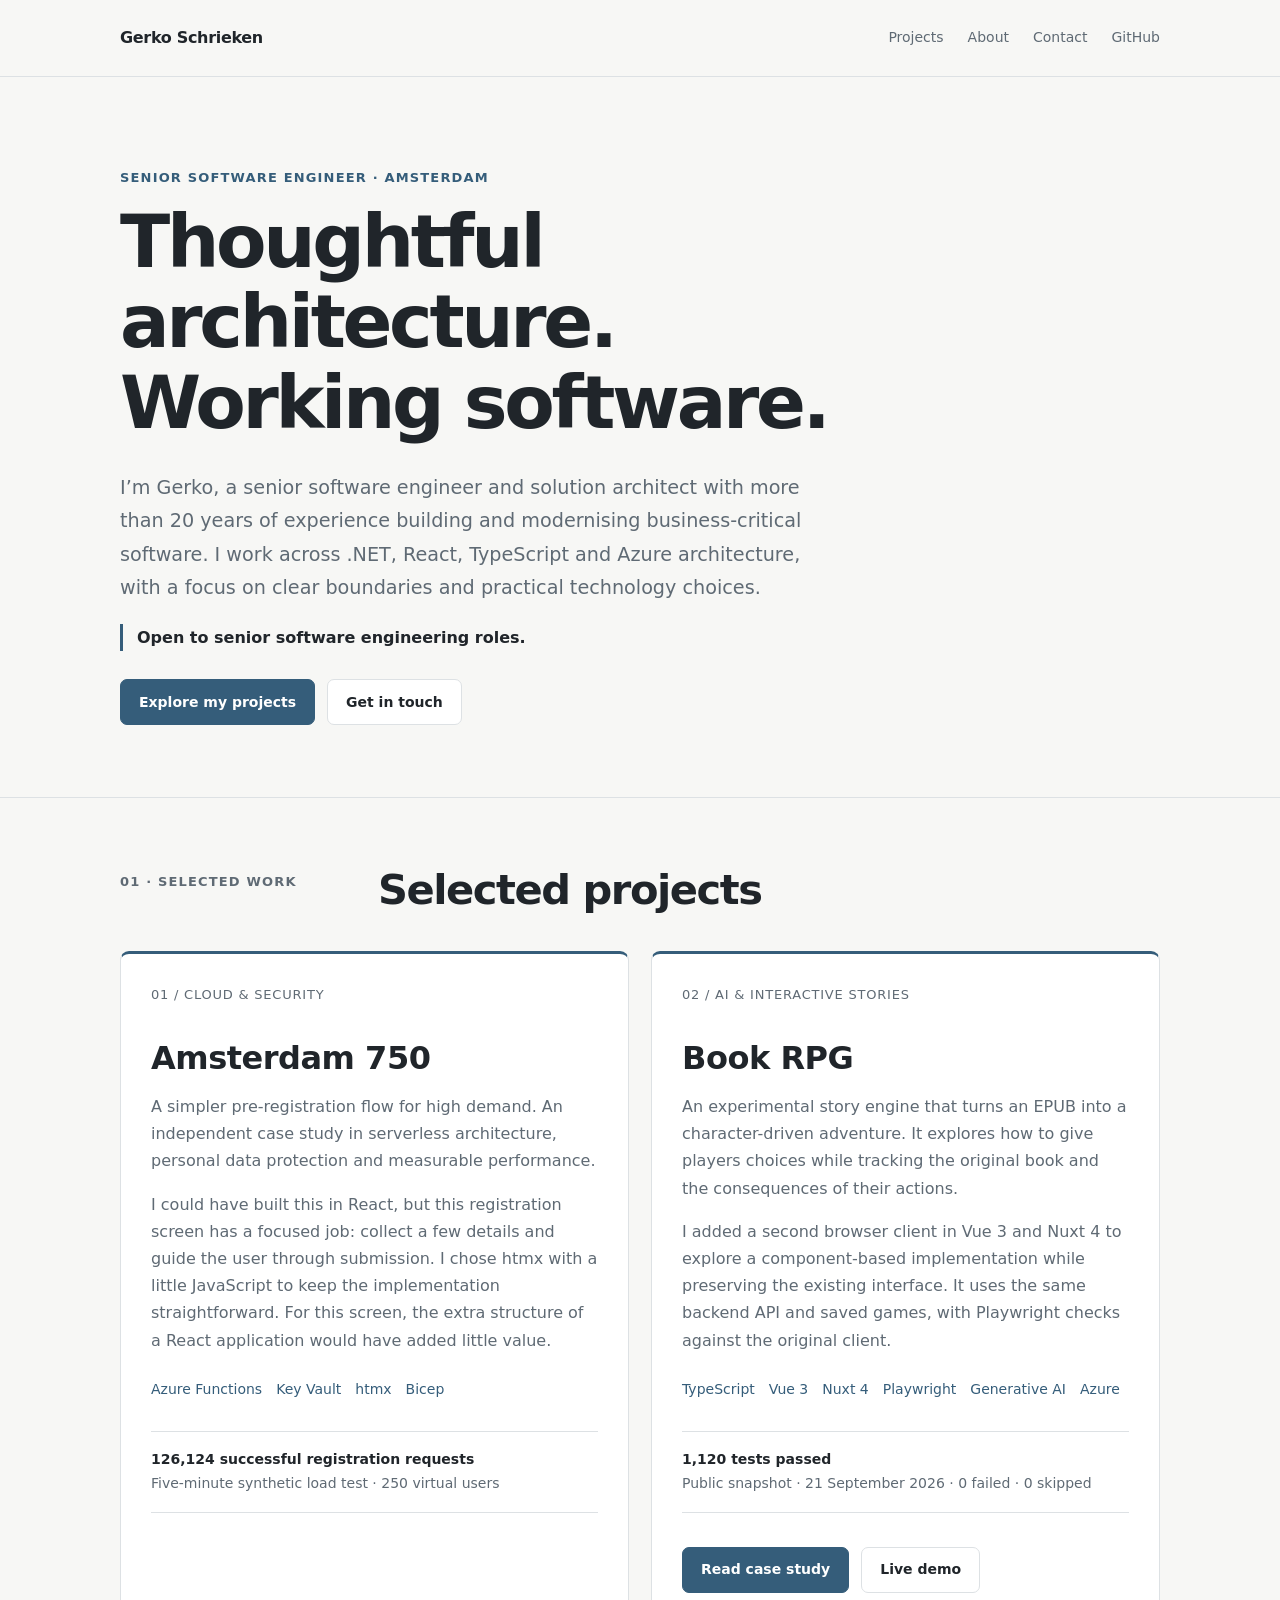
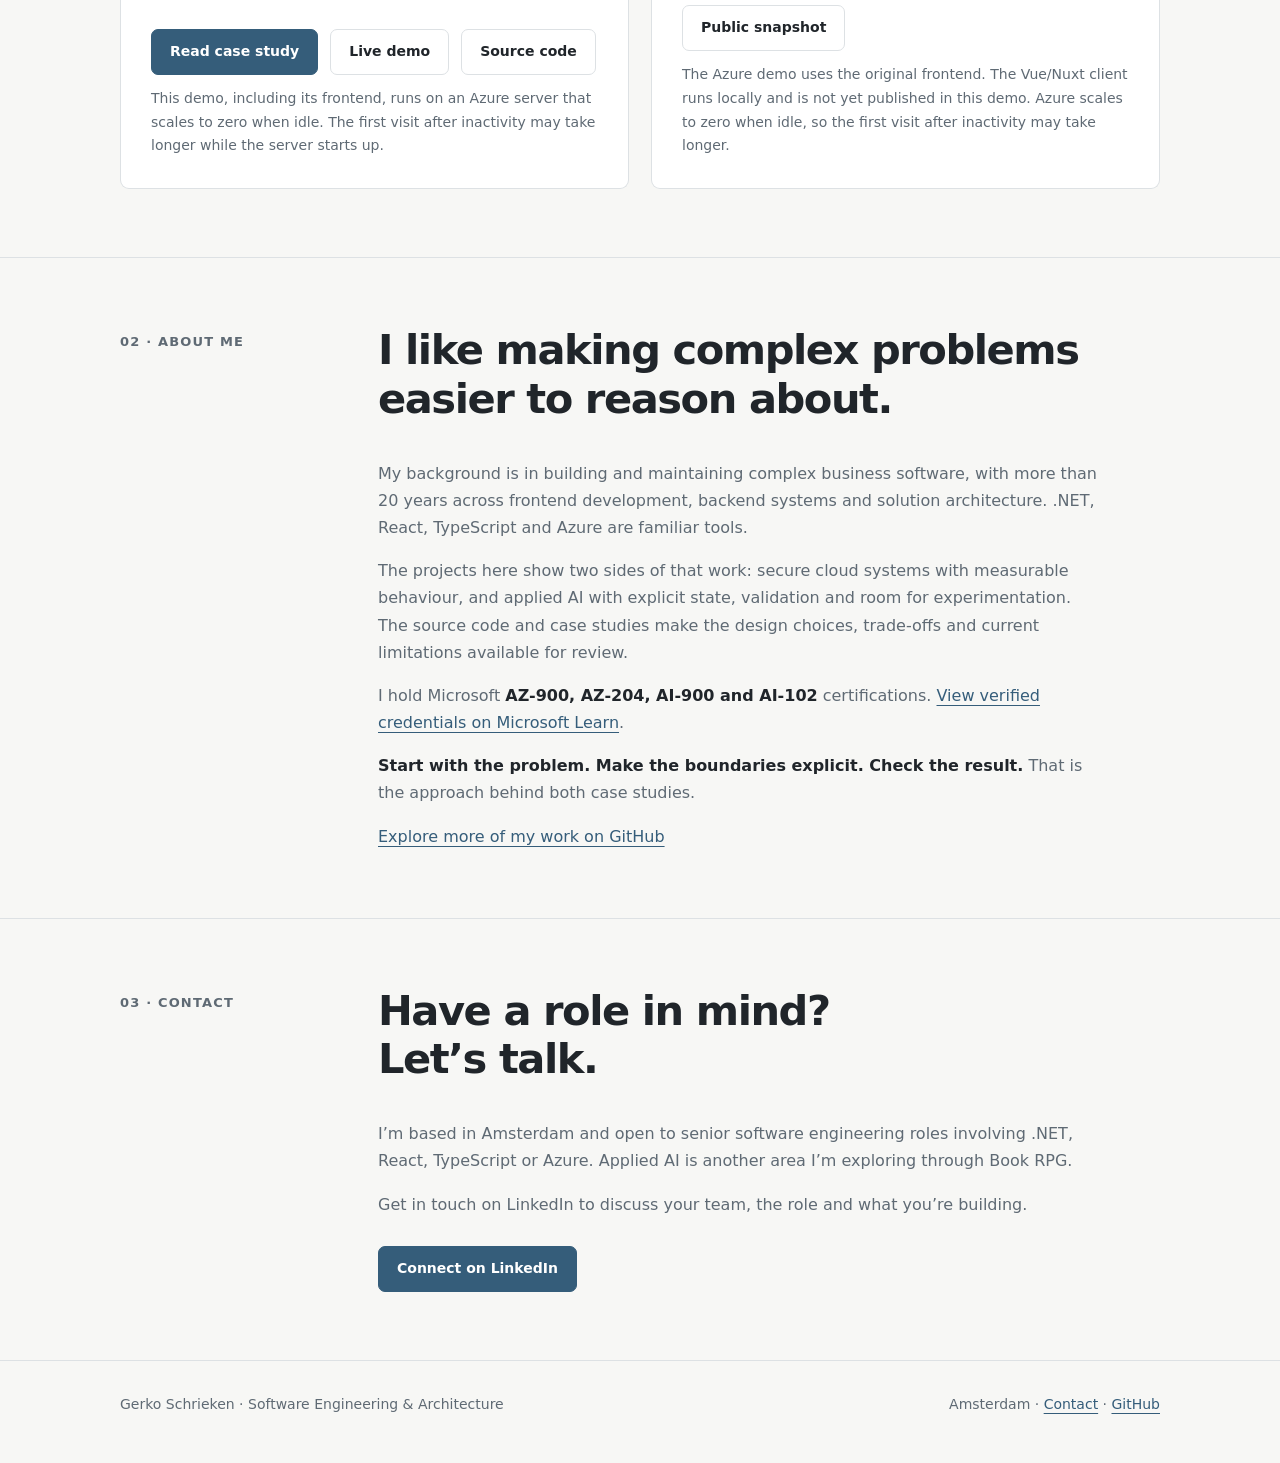
==== commit 5e5104cc: "Remove bold emphasis from Vue and Nuxt descriptions" ====
--- a/index.html
+++ b/index.html
@@ -69,7 +69,7 @@
             <span class="number">02 / AI &amp; INTERACTIVE STORIES</span>
             <h3 id="book-heading">Book RPG</h3>
             <p>An experimental story engine that turns an EPUB into a character-driven adventure. It explores how to give players choices while tracking the original book and the consequences of their actions.</p>
-            <p>I added a second browser client in <strong>Vue 3 and Nuxt 4</strong> to explore a component-based implementation while preserving the existing interface. It uses the same backend API and saved games, with Playwright checks against the original client.</p>
+            <p>I added a second browser client in Vue 3 and Nuxt 4 to explore a component-based implementation while preserving the existing interface. It uses the same backend API and saved games, with Playwright checks against the original client.</p>
             <div class="tags"><span>TypeScript</span><span>Vue 3</span><span>Nuxt 4</span><span>Playwright</span><span>Generative AI</span><span>Azure</span></div>
             <div class="evidence">
               <strong>1,120 tests passed</strong><br>
